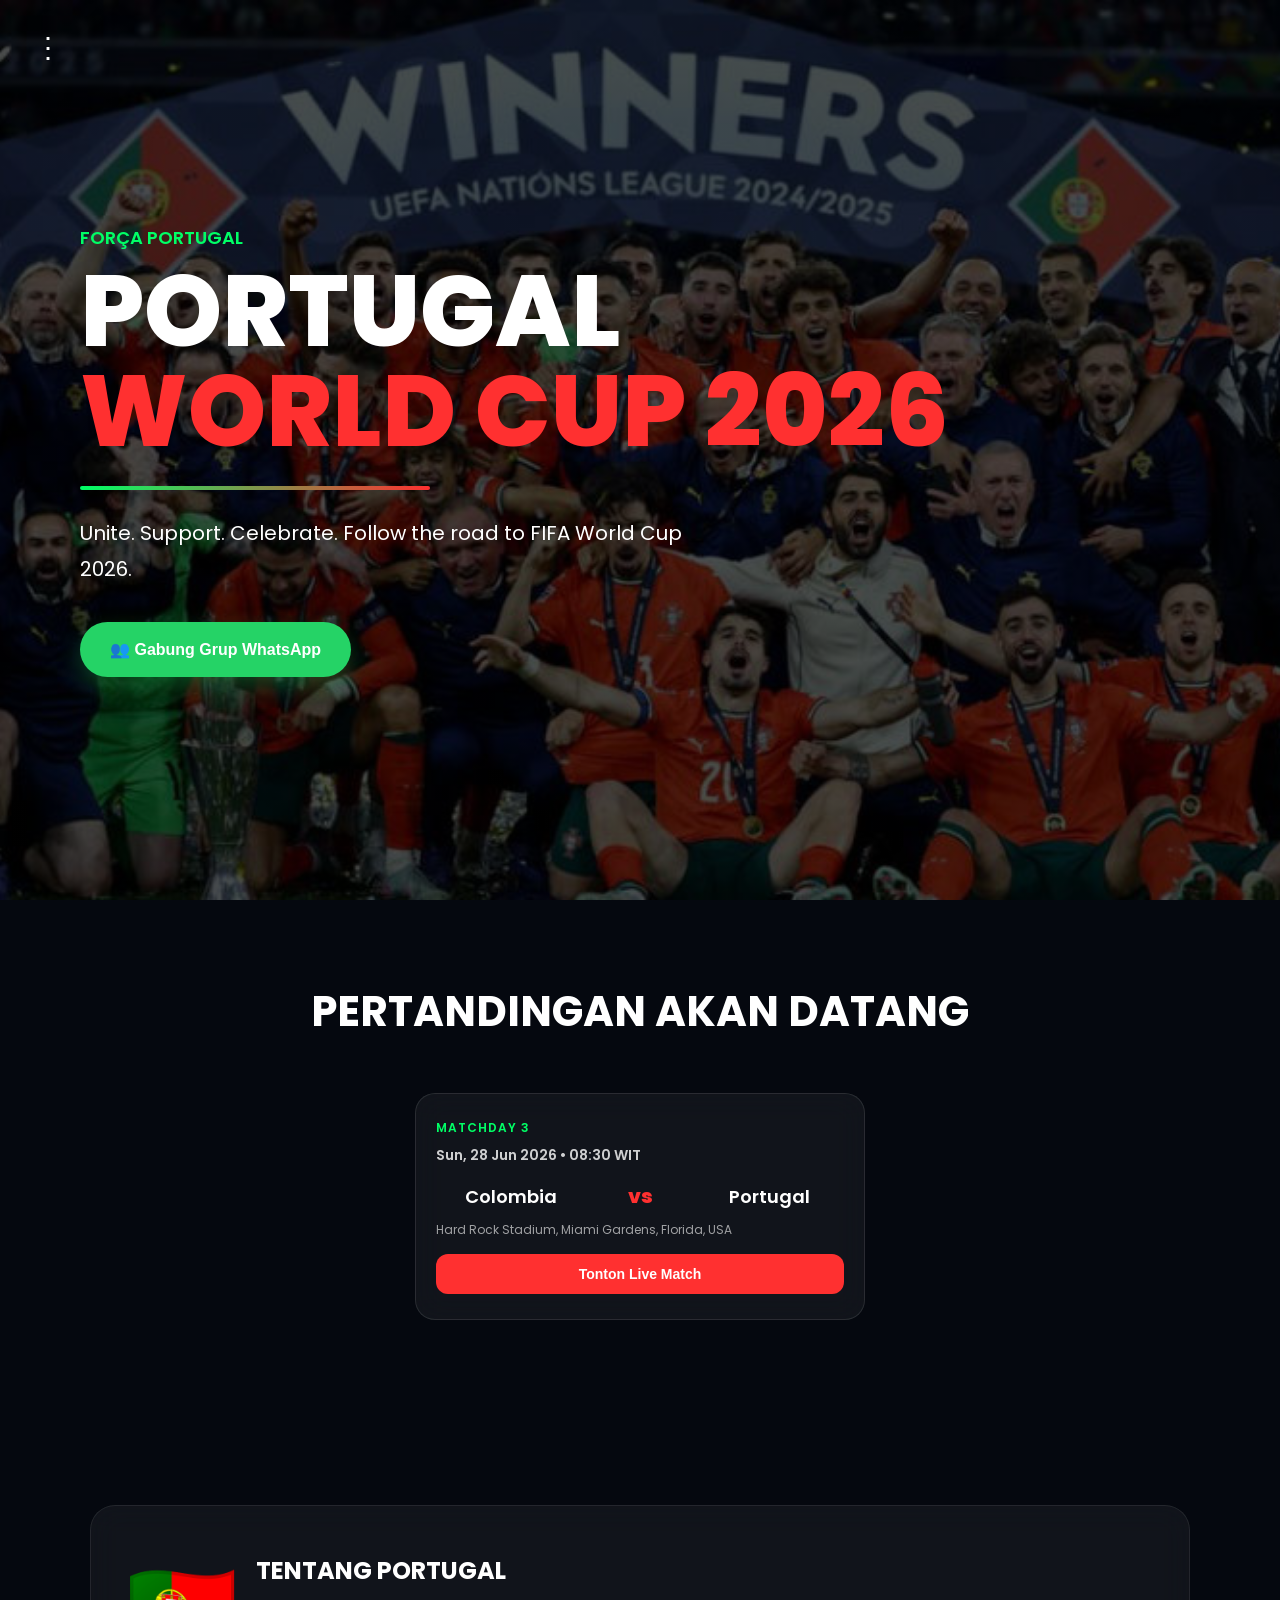
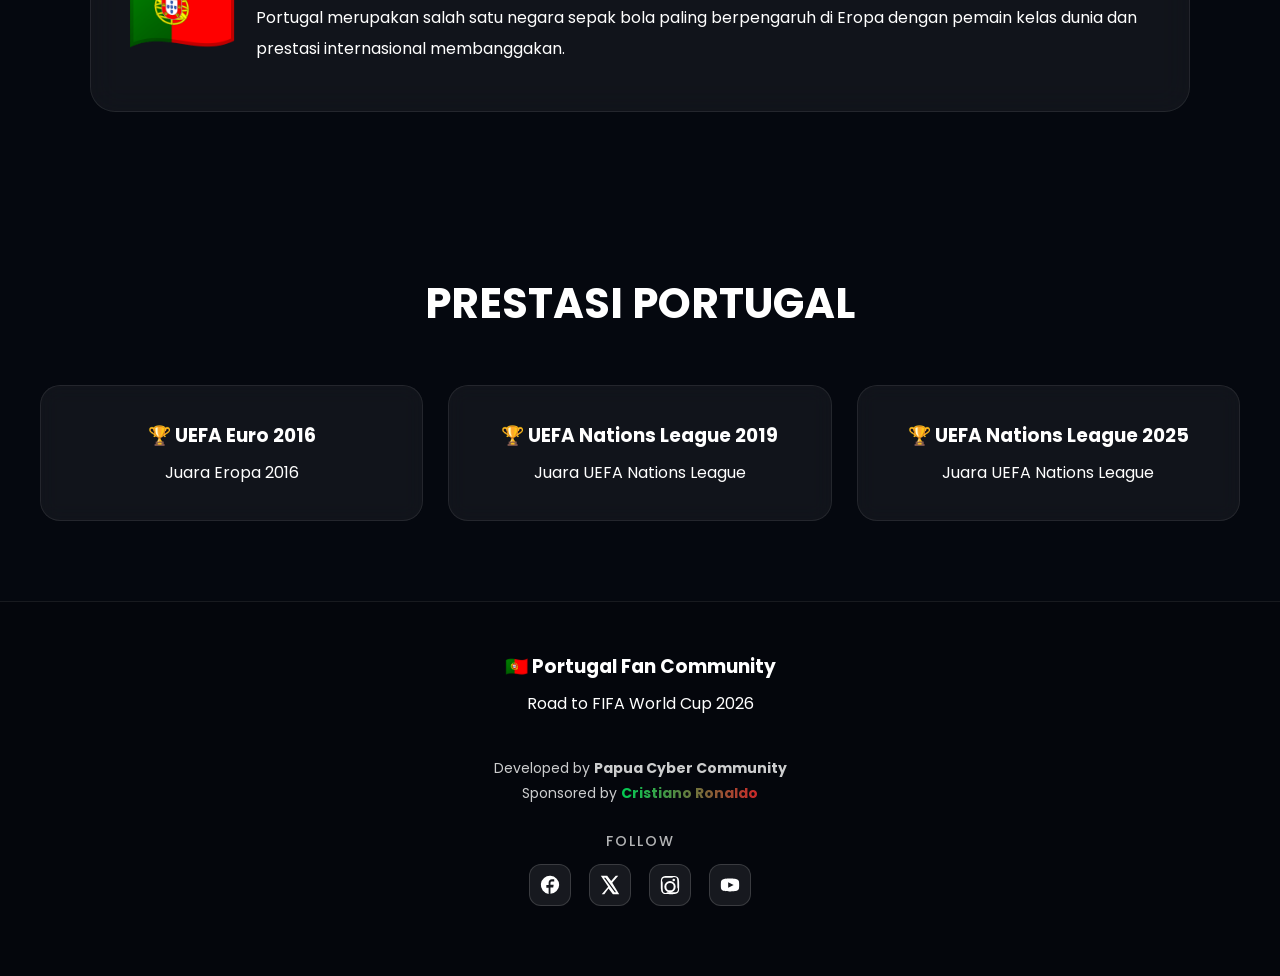
==== index.html @ a22727ef "Update index.html" ====
<!DOCTYPE html>
<html lang="id">

<head>
    <meta charset="UTF-8">
    <meta name="viewport" content="width=device-width, initial-scale=1.0">
    <title>Portugal World Cup 2026</title>
    <link rel="stylesheet" href="style.css">
    <link href="https://fonts.googleapis.com/css2?family=Poppins:wght@300;400;500;600;700;800&display=swap" rel="stylesheet">
</head>

<body>
    <!-- MENU NAVBAR - TRANSPARANT -->
    <div class="menu-container">
        <button id="menuBtn">⋮</button>
        <div id="dropdownMenu">
            <button id="aboutBtn">ℹ️ About</button>
            <button id="scheduleBtn">📅 Jadwal Lengkap Grup K</button>
            <button id="contactBtn">📞 Contact Admin</button>
        </div>
    </div>

    <!-- ABOUT MODAL -->
    <div id="aboutModal" class="modal">
        <div class="modal-content">
            <h2>🇵🇹 Portugal World Cup 2026</h2>
            <p>Website komunitas penggemar Tim Nasional Portugal untuk FIFA World Cup 2026.</p>
            <button id="closeModal">Tutup</button>
        </div>
    </div>

    <!-- HERO -->
    <section class="hero">
        <div class="hero-content">
            <small>FORÇA PORTUGAL</small>
            <h1>PORTUGAL <span>WORLD CUP 2026</span></h1>
            <div class="divider"></div>
            <p>Unite. Support. Celebrate. Follow the road to FIFA World Cup 2026.</p>

            <div class="hero-buttons">
                <button id="joinMainBtn">👥 Gabung Grup WhatsApp</button>
            </div>
        </div>
    </section>

    <!-- HOME - MATCH KECIL RATA KIRI -->
    <section class="section" id="next-match">
        <h2 class="section-title">PERTANDINGAN AKAN DATANG</h2>
        <div class="match-card-small">
            <div class="match-league-small">Matchday 3</div>
            <div class="match-date-small">Sun, 28 Jun 2026 • 08:30 WIT</div>
            <div class="match-teams-small">
                <span class="team-name">Colombia</span>
                <span class="vs-small">vs</span>
                <span class="team-name">Portugal</span>
            </div>
            <div class="venue-small">Hard Rock Stadium, Miami Gardens, Florida, USA</div>
            <button class="match-live-btn-small" data-link="https://idn00165.tigoals233.com/football/2906974-colombia-vs-portugal.html">Tonton Live Match</button>
        </div>
    </section>

    <!-- ABOUT PORTUGAL -->
    <section class="section">
        <div class="about-card">
            <div class="about-logo">🇵🇹</div>
            <div>
                <h2>TENTANG PORTUGAL</h2>
                <p>Portugal merupakan salah satu negara sepak bola paling berpengaruh di Eropa dengan pemain kelas dunia dan prestasi internasional membanggakan.</p>
            </div>
        </div>
    </section>

    <!-- PRESTASI -->
    <section class="section">
        <h2 class="section-title">PRESTASI PORTUGAL</h2>
        <div class="achievement-grid">
            <div class="achievement-card">
                <h3>🏆 UEFA Euro 2016</h3>
                <p>Juara Eropa 2016</p>
            </div>
            <div class="achievement-card">
                <h3>🏆 UEFA Nations League 2019</h3>
                <p>Juara UEFA Nations League</p>
            </div>
            <div class="achievement-card">
                <h3>🏆 UEFA Nations League 2025</h3>
                <p>Juara UEFA Nations League</p>
            </div>
        </div>
    </section>

    <!-- FOOTER -->
    <footer>
        <h3>🇵🇹 Portugal Fan Community</h3>
        <p>Road to FIFA World Cup 2026</p>
        <br>
        <div class="footer-credit">
            Developed by <strong>Papua Cyber Community</strong><br>
            Sponsored by <strong>Cristiano Ronaldo</strong>
        </div>



        <br>
        <p class="follow-text">Follow</p>

        <div class="cr7-social">
            <a href="https://facebook.com/Cristiano" target="_blank" aria-label="Facebook">
                <svg viewBox="0 0 24 24"><path d="M22 12a10 10 0 10-11.5 9.87v-7H8v-2.87h2.5V9.5a3.5 3.5 0 013.77-3.77h2.33v2.5H14a1.5 1.5 0 00-1.5 1.5v2h3.5l-.5 2.87h-3v7A10 10 0 0022 12z"/></svg>
            </a>
            <a href="https://x.com/Cristiano" target="_blank" aria-label="X Twitter">
                <svg viewBox="0 0 24 24"><path d="M18.244 2H21l-6.52 7.46L22 22h-6.84l-4.78-6.25L5.8 22H3l7-8.01L2 2h6.92l4.32 5.64L18.244 2zm-1.2 18h1.6L7.05 4H5.4l11.644 16z"/></svg>
            </a>
            <a href="https://instagram.com/cristiano" target="_blank" aria-label="Instagram">
                <svg viewBox="0 0 24 24"><path d="M12 2.2c3.2 0 3.58 0 4.85.07 1.17.05 1.8.25 2.22.41a4 4 0 012.3 2.3c.16.42.36 1.05.41 2.22C22 8.42 22 8.8 22 12s0 3.58-.07 4.85c-.05 1.17-.25 1.8-.41 2.22a4 4 0 01-2.3 2.3c-.42.16-1.05.36-2.22.41C15.58 22 15.2 22 12 22s-3.58 0-4.85-.07c-1.17-.05-1.8-.25-2.22-.41a4 4 0 01-2.3-2.3c-.16-.42-.36-1.05-.41-2.22C2 15.58 2 15.2 2 12s0-3.58.07-4.85c.05-1.17.25-1.8.41-2.22a4 4 0 012.3-2.3c.42-.16 1.05-.36 2.22-.41C8.42 2.2 8.8 2.2 12 2.2m0 1.8c-3.15 0-3.52 0-4.77.07-1.05 0-1.8.22-2.22.37a2.2 2.2 0 00-.8.54 2.2 2.2 0 00-.54.8c-.15.42-.32.95-.37 2.22C4 8.48 4 8.85 4 12s0 3.52.07 4.77c.05 1.27.22 1.8.37 2.22.12.3.3.54.54.8.26.24.5.42.8.54.42.15.95.32 2.22.37C8.48 20 8.85 20 12 20s3.52 0 4.77-.07c1.27-.05 1.8-.22 2.22-.37a2.2 2.2 0 00.8-.54 2.2 2.2 0 00.54-.8c.15-.42.32-.95.37-2.22C20 15.52 20 15.15 20 12s0-3.52-.07-4.77c-.05-1.27-.22-1.8-.37-2.22a2.2 2.2 0 00-.54-.8 2.2 2.2 0 00-.8-.54c-.42-.15-.95-.32-2.22-.37C15.52 4 15.15 4 12 4zm0 3.6a6.2 6.2 0 110 12.4 6.2 6.2 0 010-12.4zm0 10.2a4 4 0 100-8 4 4 0 000 8zm5.5-11.3a1.4 1.4 0 11-2.8 0 1.4 1.4 0 012.8 0z"/></svg>
            </a>
            <a href="https://youtube.com/@cristiano" target="_blank" aria-label="YouTube">
                <svg viewBox="0 0 24 24"><path d="M21.8 8.2a3.6 3.6 0 00-2.5-2.5C17.5 5 12 5 12 5s-5.5 0-7.3.7a3.6 3.6 0 00-2.5 2.5A36 36 0 002 12a36 36 0 00.2 3.8 3.6 3.6 0 002.5 2.5C6.5 19 12 19 12 19s5.5 0 7.3-.7a3.6 3.6 0 002.5-2.5A36 36 0 0022 12a36 36 0 00-.2-3.8zM10 15V9l6 3-6 3z"/></svg>
            </a>
        </div>
    </footer>

    <script src="script.js"></script>
</body>
                                                </html>
---- style.css ----
*{
    margin:0;
    padding:0;
    box-sizing:border-box;
}
html{
    scroll-behavior:smooth;
}
body{
    font-family:'Poppins',sans-serif;
    background:#05080f;
    color:#fff;
    overflow-x:hidden;
}

/* ================================= MENU - TRANSPARANT 100% ================================= */
.menu-container{
    position:fixed;
    top:20px;
    left:20px;
    z-index:999;
}
#menuBtn{
    width:55px;
    height:55px;
    border:none;
    background:transparent;
    cursor:pointer;
    font-size:28px;
    color:white;
    transition:.3s;
}
#menuBtn:hover{
    transform:scale(1.1);
    color:#00ff66;
}
#dropdownMenu{
    position:absolute;
    top:65px;
    left:0;
    width:220px;
    display:none;
    overflow:hidden;
    border-radius:15px;
    background:#111827;
    box-shadow:0 10px 30px rgba(0,0,0,.5);
    border:1px solid rgba(255,255,255,.1);
}
#dropdownMenu.show{
    display:block;
}
#dropdownMenu button{
    width:100%;
    border:none;
    background:none;
    color:white;
    text-align:left;
    padding:15px 20px;
    cursor:pointer;
    font-size:15px;
    transition:.3s;
}
#dropdownMenu button:hover{
    background:#1f2937;
}

/* ================================= MODAL ================================= */
.modal{
    display:none;
    position:fixed;
    inset:0;
    background:rgba(0,0,0,.8);
    justify-content:center;
    align-items:center;
    z-index:999;
}
.modal-content{
    width:90%;
    max-width:500px;
    background:#111827;
    padding:30px;
    border-radius:20px;
    text-align:center;
}
.modal-content h2{
    margin-bottom:15px;
}
.modal-content p{
    line-height:1.8;
}
#closeModal{
    margin-top:20px;
    border:none;
    padding:12px 25px;
    border-radius:10px;
    background:#dc2626;
    color:white;
    cursor:pointer;
    transition:.3s;
}
#closeModal:hover{
    opacity:.9;
}

/* ================================= HERO ================================= */
.hero{
    min-height:100vh;
    background:linear-gradient(rgba(0,0,0,.70),rgba(0,0,0,.70)),url('portugal.jpg');
    background-size:cover;
    background-position:center;
    display:flex;
    align-items:center;
}
.hero-content{
    width:100%;
    max-width:1200px;
    margin:auto;
    padding:120px 40px;
}
.hero-content small{
    display:block;
    color:#00ff66;
    font-size:18px;
    font-weight:600;
    margin-bottom:10px;
}
.hero-content h1{
    font-size:clamp(55px,8vw,100px);
    font-weight:800;
    line-height:1;
}
.hero-content h1 span{
    display:block;
    color:#ff3030;
}
.divider{
    width:350px;
    max-width:90%;
    height:4px;
    border-radius:50px;
    margin:25px 0;
    background:linear-gradient(90deg,#00ff66,#ff3030);
}
.hero-content p{
    max-width:650px;
    font-size:20px;
    line-height:1.8;
    margin-bottom:35px;
}

/* ================================= BUTTON ================================= */
.hero-buttons{
    display:flex;
    flex-wrap:wrap;
    gap:15px;
}
#joinMainBtn{
    border:none;
    background:#25D366;
    color:white;
    padding:18px 30px;
    border-radius:50px;
    font-size:16px;
    font-weight:700;
    cursor:pointer;
    transition:.3s;
    box-shadow:0 10px 25px rgba(37,211,102,.3);
}
#joinMainBtn:hover{
    transform:translateY(-4px);
}

/* ================================= SECTION ================================= */
.section{
    padding:80px 20px;
}
.section-title{
    text-align:center;
    font-size:42px;
    margin-bottom:50px;
}

/* ================================= SCHEDULE HEADER HALAMAN JADWAL ================================= */
.schedule-header{
    padding:100px 20px 50px;
    text-align:center;
    background:linear-gradient(135deg,rgba(255,48,48,.2),rgba(0,255,102,.1));
}
.schedule-header h1{
    font-size:48px;
    margin:20px 0 10px;
}
.schedule-header p{
    font-size:18px;
    opacity:.8;
}

/* ================================= BACK BUTTON ================================= */
.back-btn{
    display:inline-block;
    text-decoration:none;
    background:#1f2937;
    color:white;
    border:2px solid #ff3030;
    padding:14px 28px;
    border-radius:50px;
    font-size:16px;
    font-weight:600;
    cursor:pointer;
    transition:.3s;
}
.back-btn:hover{
    background:#ff3030;
    transform:translateY(-3px);
}

/* ================================= MATCH CARD BESAR HOME ================================= */
.match-card{
    max-width:800px;
    margin:0 auto 35px;
    background:linear-gradient(135deg,rgba(255,48,48,.15),rgba(0,255,102,.10));
    border:1px solid rgba(255,255,255,.12);
    backdrop-filter:blur(20px);
    border-radius:30px;
    padding:40px 30px;
    text-align:center;
    box-shadow:0 20px 60px rgba(0,0,0,.4);
    transition:.3s;
}
.match-card:hover{
    transform:translateY(-8px);
    border-color:rgba(255,48,48,.3);
}
.match-league{
    color:#00ff66;
    font-size:14px;
    font-weight:600;
    margin-bottom:10px;
}
.match-date{
    font-size:18px;
    font-weight:600;
    margin-bottom:30px;
    opacity:.9;
}
.match-teams{
    display:flex;
    align-items:center;
    justify-content:space-between;
    gap:20px;
    margin-bottom:30px;
}
.team{
    flex:1;
}
.team-flag{
    font-size:80px;
    margin-bottom:10px;
}
.team h3{
    font-size:28px;
    font-weight:700;
}
.match-vs span{
    display:block;
    font-size:32px;
    font-weight:800;
    color:#ff3030;
    margin-bottom:8px;
}
.match-vs small{
    font-size:12px;
    opacity:.7;
}
.match-live-btn{
    width:100%;
    max-width:400px;
    border:none;
    background:#ff3030;
    color:white;
    padding:18px 30px;
    border-radius:50px;
    font-size:17px;
    font-weight:700;
    cursor:pointer;
    transition:.3s;
    box-shadow:0 10px 30px rgba(255,48,48,.4);
}
.match-live-btn:hover{
    transform:translateY(-4px);
    background:#cc2626;
}

/* ================================= MATCH CARD KECIL RATA KIRI HALAMAN JADWAL ================================= */
.match-card-small{
    max-width:450px;
    margin:0 auto 25px;
    background:rgba(255,255,255,.05);
    border:1px solid rgba(255,255,255,.1);
    backdrop-filter:blur(15px);
    border-radius:20px;
    padding:25px 20px;
    text-align:left;
    transition:.3s;
}
.match-card-small:hover{
    transform:translateY(-5px);
    border-color:rgba(255,48,48,.3);
}
.match-league-small{
    color:#00ff66;
    font-size:12px;
    font-weight:600;
    margin-bottom:8px;
    text-transform:uppercase;
    letter-spacing:1px;
}
.match-date-small{
    font-size:14px;
    font-weight:600;
    margin-bottom:15px;
    opacity:.8;
}

/* ================================= TIM & SKOR RAPI SEJAJAR ================================= */
.match-teams-small{
    display:grid;
    grid-template-columns:1fr auto 1fr;
    align-items:center;
    gap:20px;
    margin-bottom:10px;
}
.team-name{
    font-size:18px;
    font-weight:600;
    text-align:center;
}
.vs-small{
    font-size:20px;
    font-weight:800;
    color:#ff3030;
    text-align:center;
    min-width:70px;
}
.venue-small{
    font-size:12px;
    opacity:.6;
    margin-bottom:15px;
}
.match-live-btn-small{
    width:100%;
    border:none;
    background:#ff3030;
    color:white;
    padding:12px 20px;
    border-radius:12px;
    font-size:14px;
    font-weight:600;
    cursor:pointer;
    transition:.3s;
}
.match-live-btn-small:hover{
    background:#cc2626;
    transform:translateY(-2px);
}

/* ================================= STATUS MATCH JADWAL ================================= */
.match-status{
    font-size:12px;
    font-weight:600;
    color:#00ff66;
    margin-top:8px;
    text-transform:uppercase;
    letter-spacing:1px;
}

/* ================================= ABOUT CARD ================================= */
.about-card{
    max-width:1100px;
    margin:auto;
    display:flex;
    align-items:center;
    gap:30px;
    background:rgba(255,255,255,.05);
    border:1px solid rgba(255,255,255,.08);
    backdrop-filter:blur(15px);
    border-radius:25px;
    padding:35px;
}
.about-logo{
    font-size:90px;
    min-width:100px;
}
.about-card h2{
    margin-bottom:15px;
}
.about-card p{
    line-height:1.9;
}

/* ================================= ACHIEVEMENT ================================= */
.achievement-grid{
    max-width:1200px;
    margin:auto;
    display:grid;
    grid-template-columns:repeat(auto-fit,minmax(280px,1fr));
    gap:25px;
}
.achievement-card{
    background:rgba(255,255,255,.05);
    border:1px solid rgba(255,255,255,.08);
    backdrop-filter:blur(10px);
    border-radius:20px;
    padding:35px;
    text-align:center;
    transition:.3s;
}
.achievement-card:hover{
    transform:translateY(-8px);
}
.achievement-card h3{
    margin-bottom:10px;
}

/* ================================= CR7 NAME + FOLLOW + SOCIAL MEDIA ================================= */
.cr7-name{
    font-size:20px;
    font-weight:700;
    background:linear-gradient(90deg,#00ff66,#ff3030);
    -webkit-background-clip:text;
    -webkit-text-fill-color:transparent;
    background-clip:text;
    margin-top:20px;
    margin-bottom:12px;
    letter-spacing:1px;
}

.follow-text{
    font-size:14px;
    font-weight:500;
    opacity:.7;
    margin-bottom:12px;
    letter-spacing:2px;
    text-transform:uppercase;
}

.cr7-social{
    display:flex;
    justify-content:center;
    gap:18px;
    margin-bottom:20px;
}
.cr7-social a{
    width:42px;
    height:42px;
    display:flex;
    align-items:center;
    justify-content:center;
    background:rgba(255,255,255,.08);
    border:1px solid rgba(255,255,255,.15);
    border-radius:12px;
    transition:.3s;
}
.cr7-social a svg{
    width:22px;
    height:22px;
    fill:#fff;
    transition:.3s;
}
.cr7-social a:hover{
    background:#ff3030;
    border-color:#ff3030;
    transform:translateY(-4px);
}
.cr7-social a:hover svg{
    fill:#fff;
}

/* ================================= FOOTER ================================= */
footer{
    background:#04060c;
    text-align:center;
    padding:50px 20px;
    border-top:1px solid rgba(255,255,255,.08);
}
footer h3{
    margin-bottom:10px;
}
.footer-credit{
    margin-top:15px;
    opacity:.8;
    font-size:14px;
    line-height:1.8;
}
.footer-credit strong:last-child{
    background: linear-gradient(90deg, #00ff66, #ff3030);
    -webkit-background-clip: text;
    -webkit-text-fill-color: transparent;
    background-clip: text;
}

/* ================================= SCROLL ANIMATION ================================= */
.hidden{
    opacity:0;
    transform:translateY(30px);
    transition:.8s;
}
.visible{
    opacity:1;
    transform:translateY(0);
}

/* ================================= TABLET ================================= */
@media(max-width:768px){
.hero-content{
        text-align:center;
        padding:120px 20px;
    }
.divider{
        margin:25px auto;
    }
.hero-content p{
        margin:0 auto 35px;
    }
.hero-buttons{
        justify-content:center;
    }
.about-card{
        flex-direction:column;
        text-align:center;
    }
.section-title{
        font-size:32px;
    }
.schedule-header h1{
        font-size:36px;
    }
.match-teams{
        flex-direction:column;
        gap:25px;
    }
.team-flag{
        font-size:60px;
    }
.team h3{
        font-size:22px;
    }
.match-vs span{
        font-size:24px;
    }
}

/* ================================= MOBILE ================================= */
@media(max-width:480px){
.hero-content h1{
        font-size:42px;
    }
.hero-content p{
        font-size:16px;
    }
.about-logo{
        font-size:70px;
    }
#joinMainBtn{
        width:100%;
        font-size:14px;
        padding:16px 20px;
    }
.match-card{
        padding:30px 20px;
    }
.match-date{
        font-size:16px;
    }
.match-card-small{
        max-width:100%;
        padding:20px 15px;
    }
.team-name{
        font-size:16px;
    }
.vs-small{
        font-size:18px;
        min-width:60px;
    }
.cr7-name{
        font-size:18px;
        margin-top:15px;
        margin-bottom:10px;
    }
.follow-text{
        font-size:12px;
        margin-bottom:10px;
    }
.cr7-social{
        gap:12px;
    }
.cr7-social a{
        width:38px;
        height:38px;
    }
.cr7-social a svg{
        width:20px;
        height:20px;
    }
    }
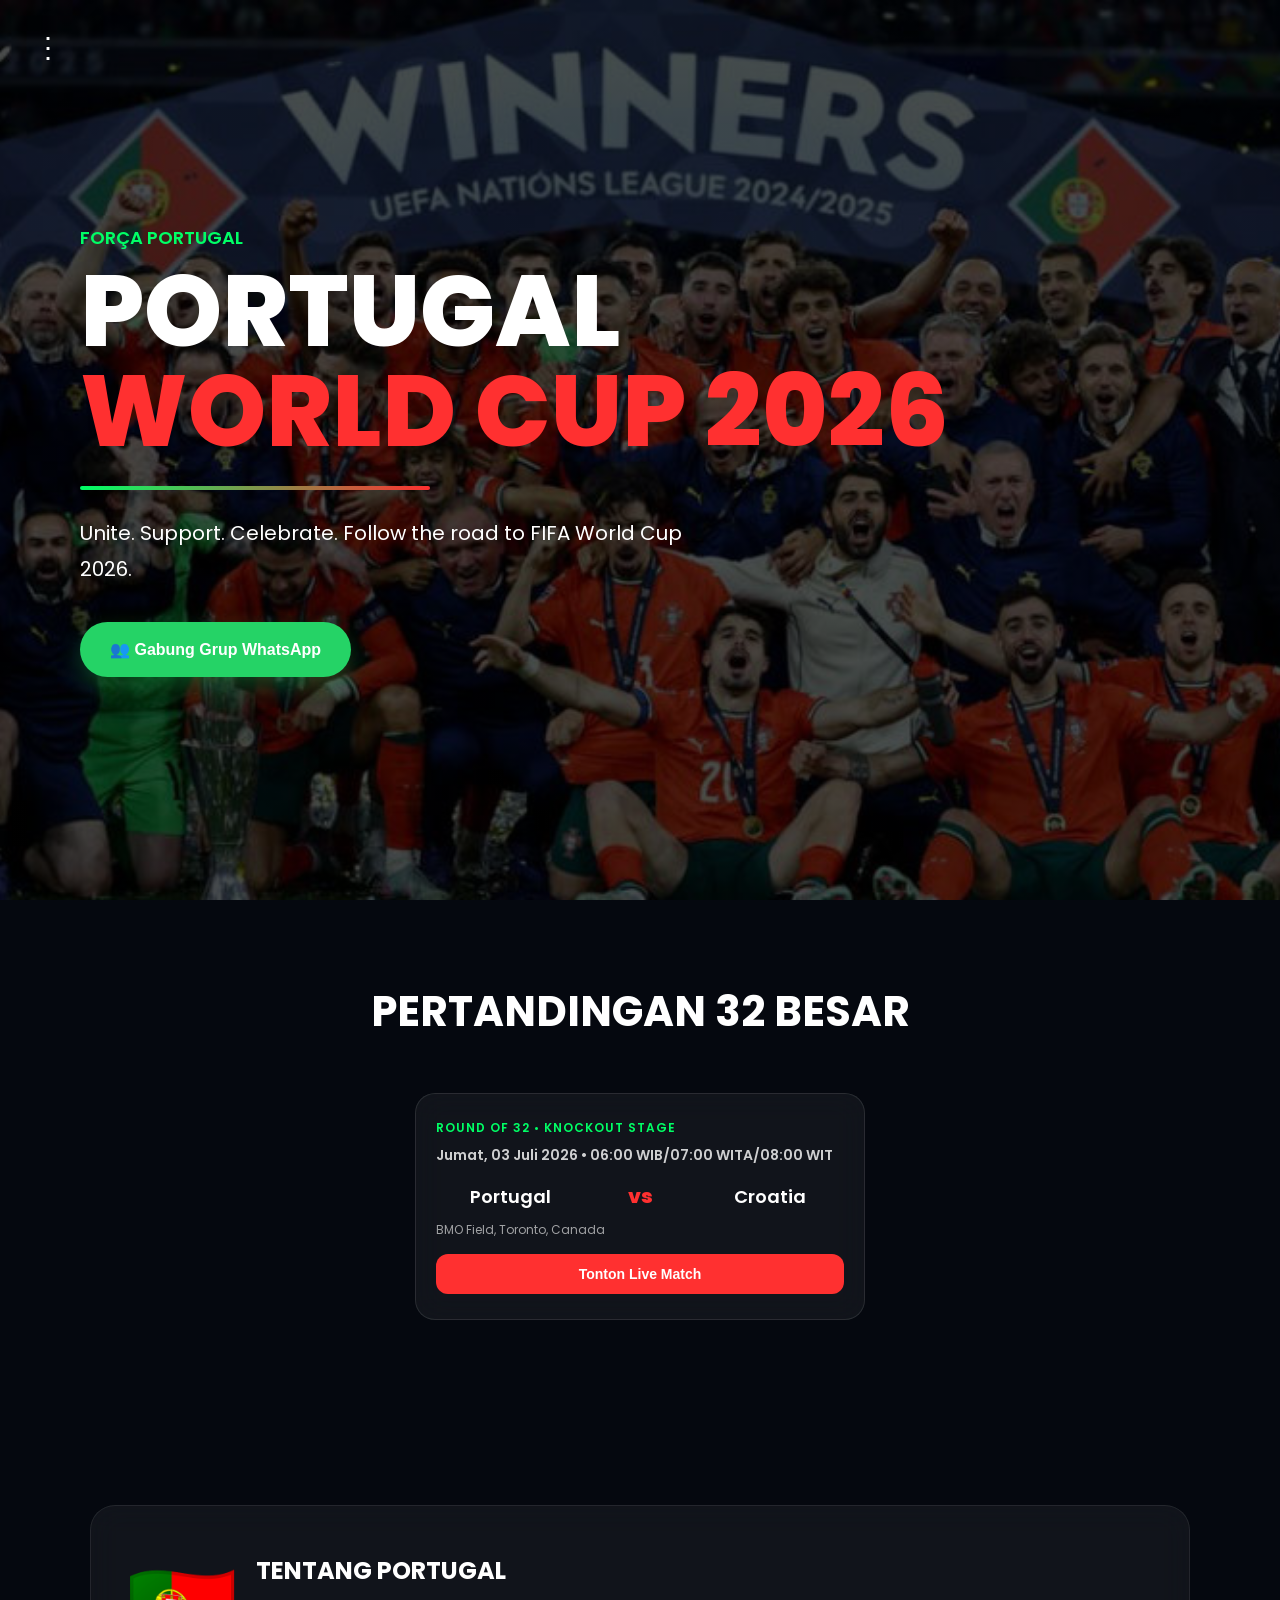
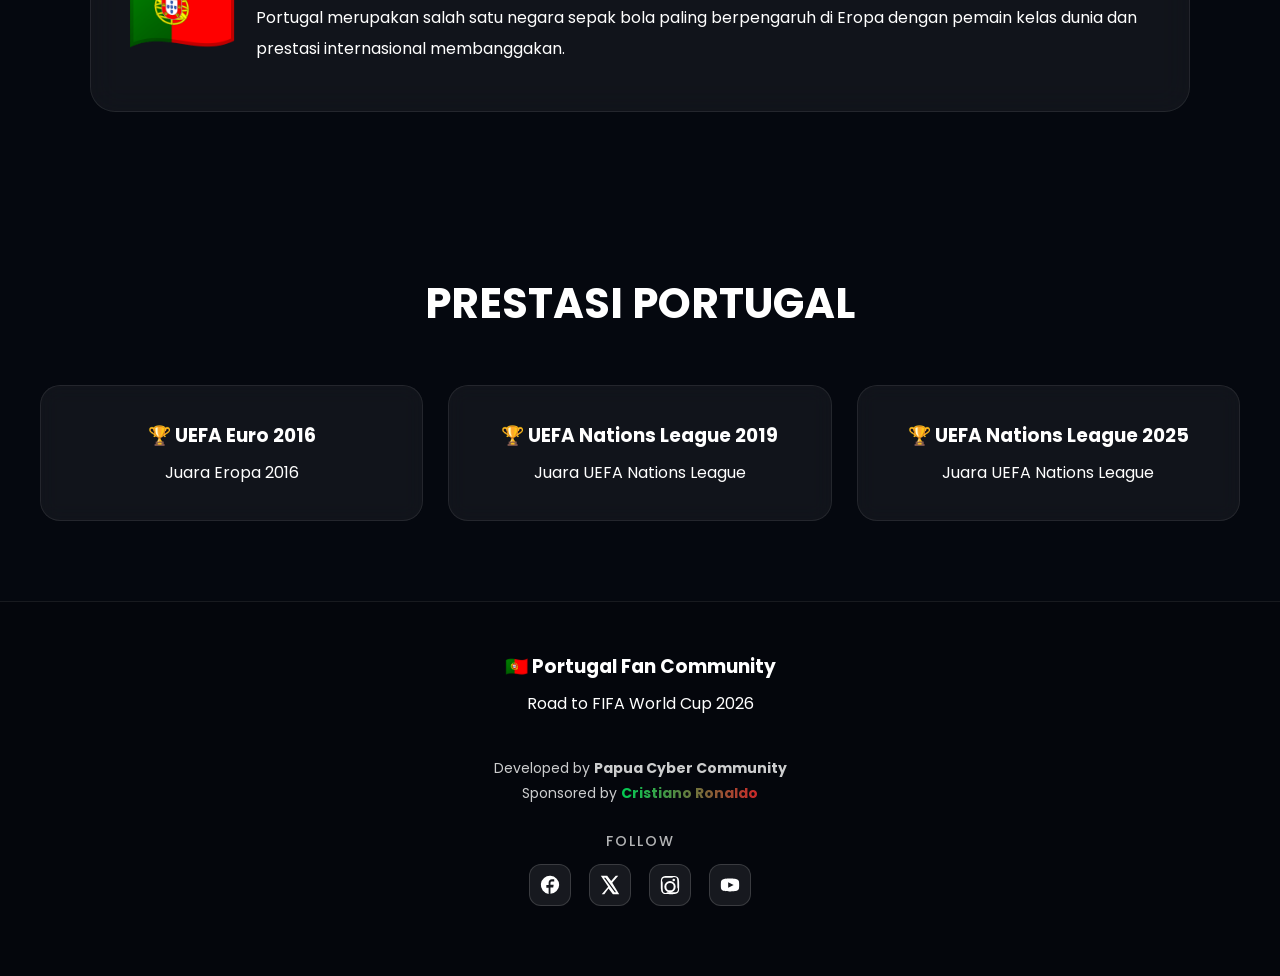
==== commit 4b965ae0: "Update index.html" ====
--- a/index.html
+++ b/index.html
@@ -15,7 +15,6 @@
         <button id="menuBtn">⋮</button>
         <div id="dropdownMenu">
             <button id="aboutBtn">ℹ️ About</button>
-            <button id="scheduleBtn">📅 Jadwal Lengkap Grup K</button>
             <button id="contactBtn">📞 Contact Admin</button>
         </div>
     </div>
@@ -45,17 +44,17 @@
 
     <!-- HOME - MATCH KECIL RATA KIRI -->
     <section class="section" id="next-match">
-        <h2 class="section-title">PERTANDINGAN AKAN DATANG</h2>
+        <h2 class="section-title">PERTANDINGAN 32 BESAR</h2>
         <div class="match-card-small">
-            <div class="match-league-small">Matchday 3</div>
-            <div class="match-date-small">Sun, 28 Jun 2026 • 08:30 WIT</div>
+            <div class="match-league-small">Round of 32 • Knockout Stage</div>
+            <div class="match-date-small">Jumat, 03 Juli 2026 • 06:00 WIB/07:00 WITA/08:00 WIT</div>
             <div class="match-teams-small">
-                <span class="team-name">Colombia</span>
+                <span class="team-name">Portugal</span>
                 <span class="vs-small">vs</span>
-                <span class="team-name">Portugal</span>
+                <span class="team-name">Croatia</span>
             </div>
-            <div class="venue-small">Hard Rock Stadium, Miami Gardens, Florida, USA</div>
-            <button class="match-live-btn-small" data-link="https://idn00165.tigoals233.com/football/2906974-colombia-vs-portugal.html">Tonton Live Match</button>
+            <div class="venue-small">BMO Field, Toronto, Canada</div>
+            <button class="match-live-btn-small" data-link="">Tonton Live Match</button>
         </div>
     </section>
 
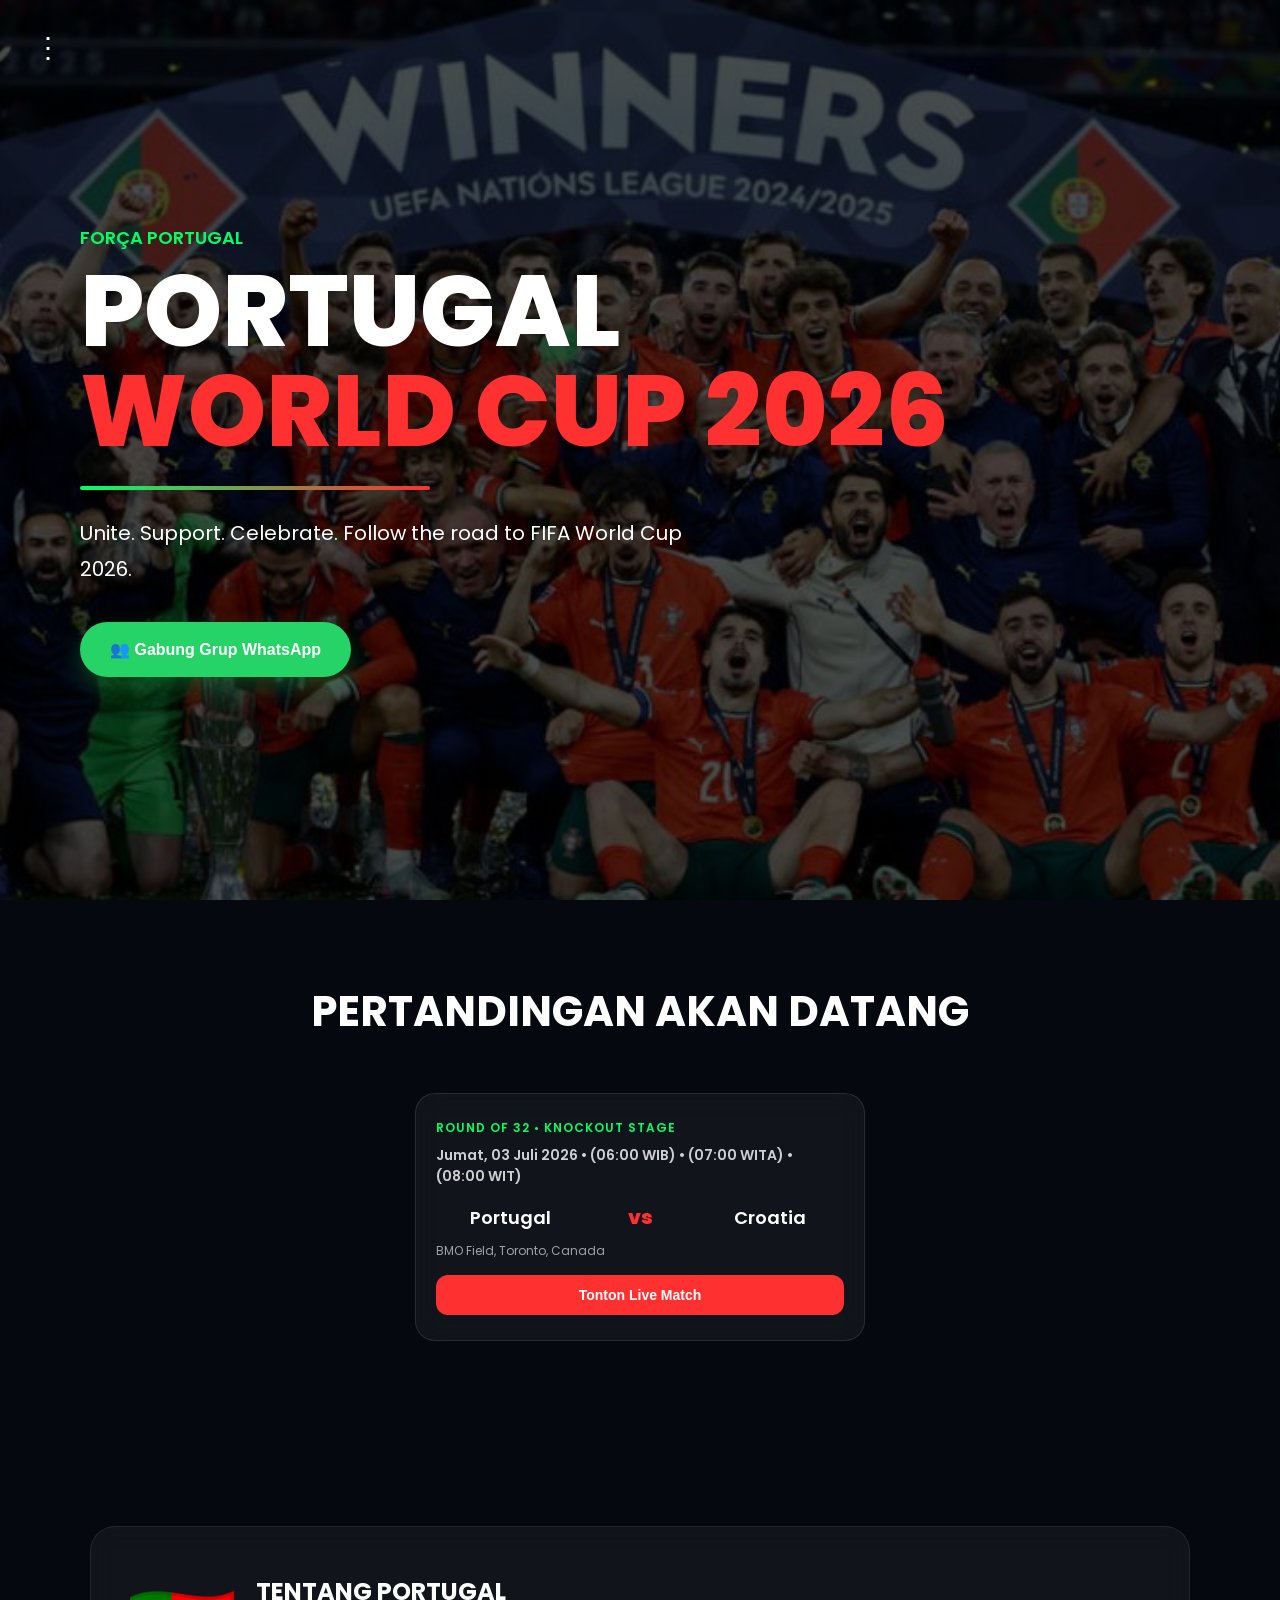
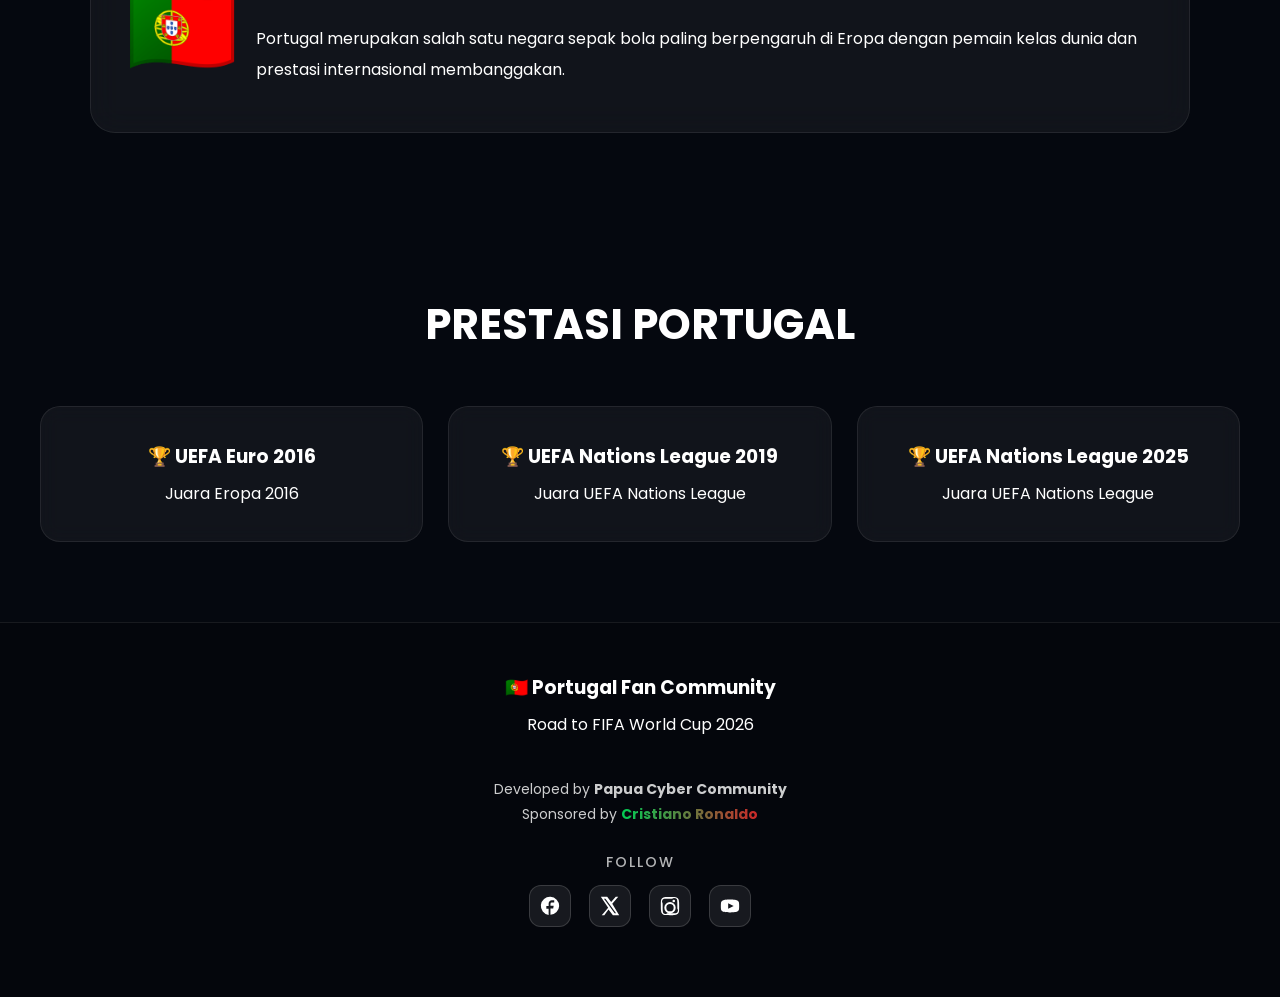
==== commit d3db13b6: "Update index.html" ====
--- a/index.html
+++ b/index.html
@@ -44,10 +44,10 @@
 
     <!-- HOME - MATCH KECIL RATA KIRI -->
     <section class="section" id="next-match">
-        <h2 class="section-title">PERTANDINGAN 32 BESAR</h2>
+        <h2 class="section-title">PERTANDINGAN AKAN DATANG</h2>
         <div class="match-card-small">
             <div class="match-league-small">Round of 32 • Knockout Stage</div>
-            <div class="match-date-small">Jumat, 03 Juli 2026 • 06:00 WIB/07:00 WITA/08:00 WIT</div>
+            <div class="match-date-small">Jumat, 03 Juli 2026 • (06:00 WIB) • (07:00 WITA) • (08:00 WIT)</div>
             <div class="match-teams-small">
                 <span class="team-name">Portugal</span>
                 <span class="vs-small">vs</span>
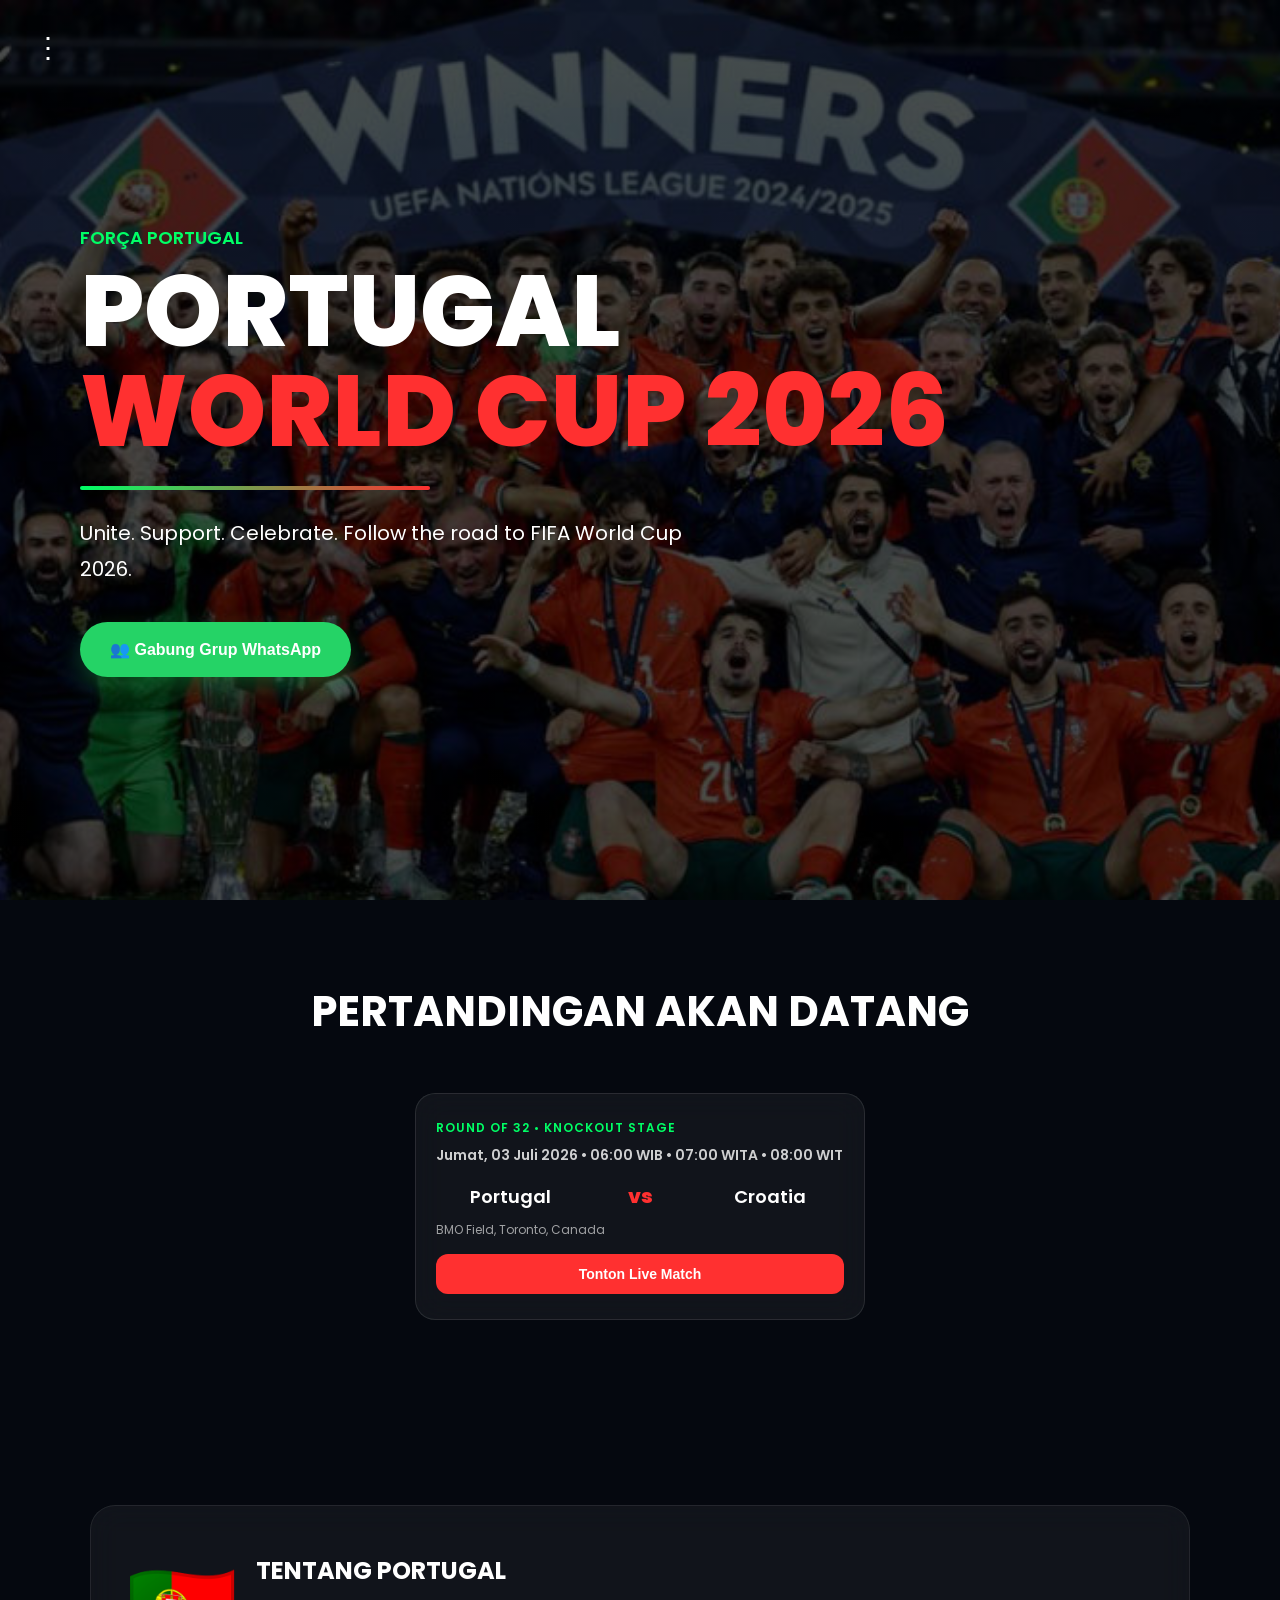
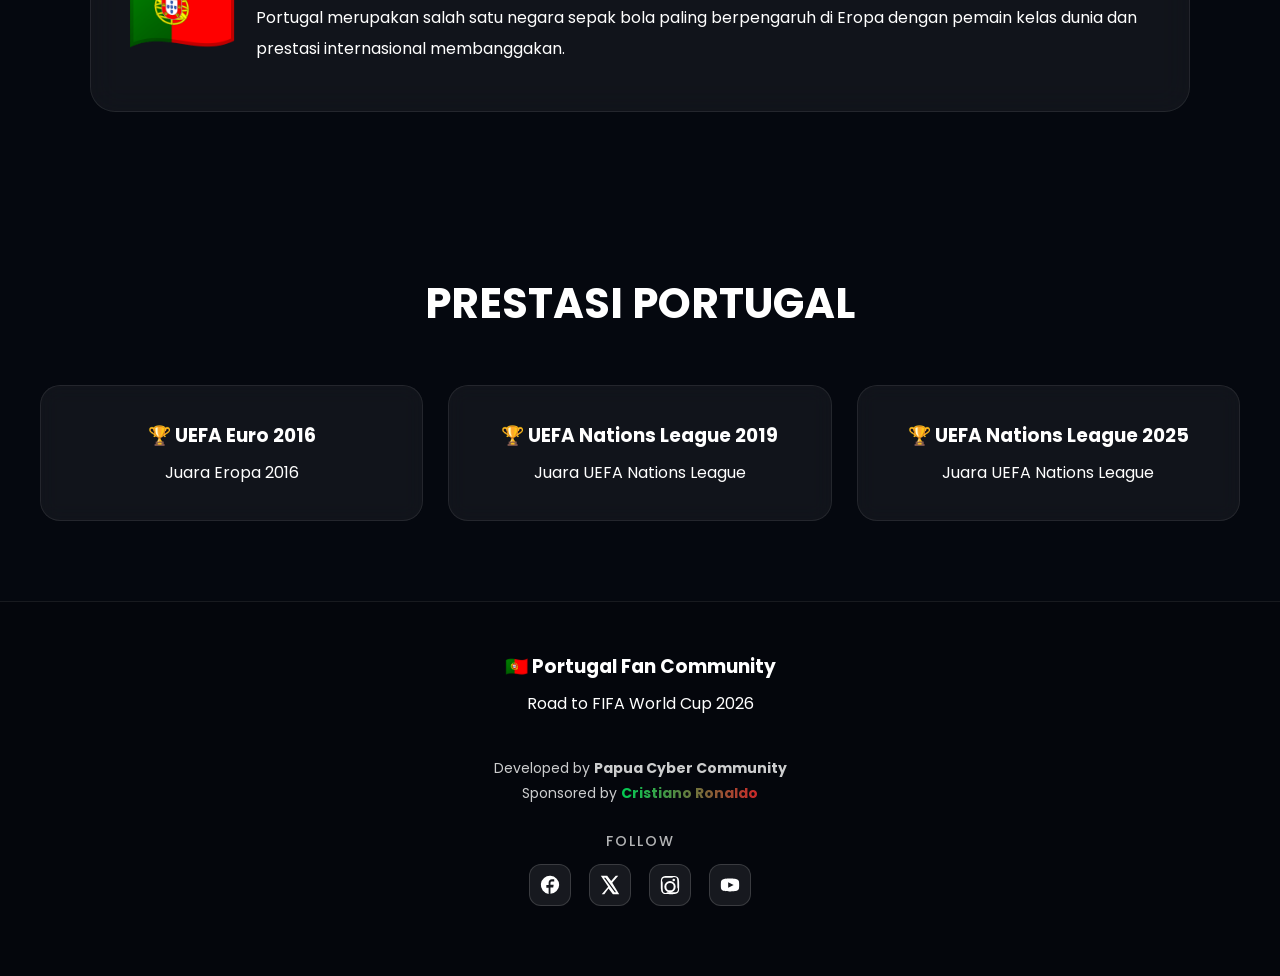
==== commit ff732463: "Update index.html" ====
--- a/index.html
+++ b/index.html
@@ -47,7 +47,7 @@
         <h2 class="section-title">PERTANDINGAN AKAN DATANG</h2>
         <div class="match-card-small">
             <div class="match-league-small">Round of 32 • Knockout Stage</div>
-            <div class="match-date-small">Jumat, 03 Juli 2026 • (06:00 WIB) • (07:00 WITA) • (08:00 WIT)</div>
+            <div class="match-date-small">Jumat, 03 Juli 2026 • 06:00 WIB • 07:00 WITA • 08:00 WIT</div>
             <div class="match-teams-small">
                 <span class="team-name">Portugal</span>
                 <span class="vs-small">vs</span>
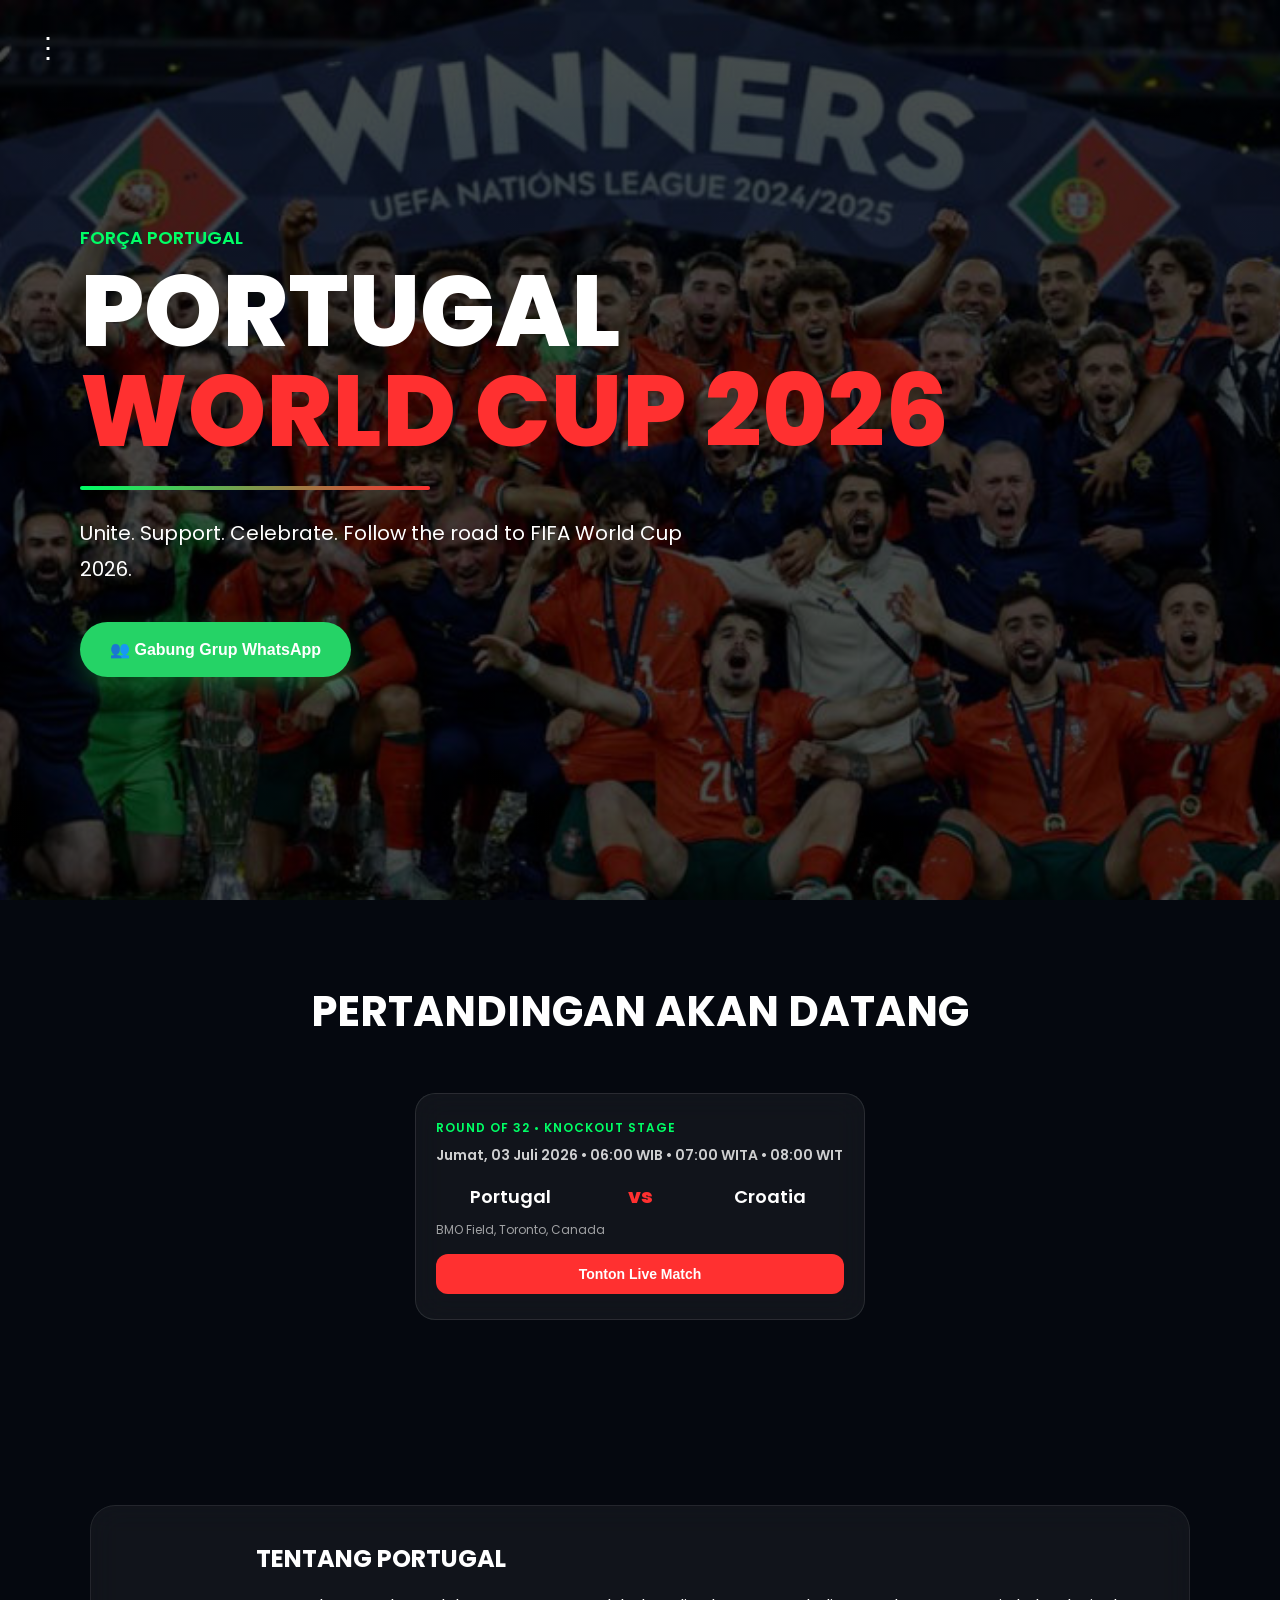
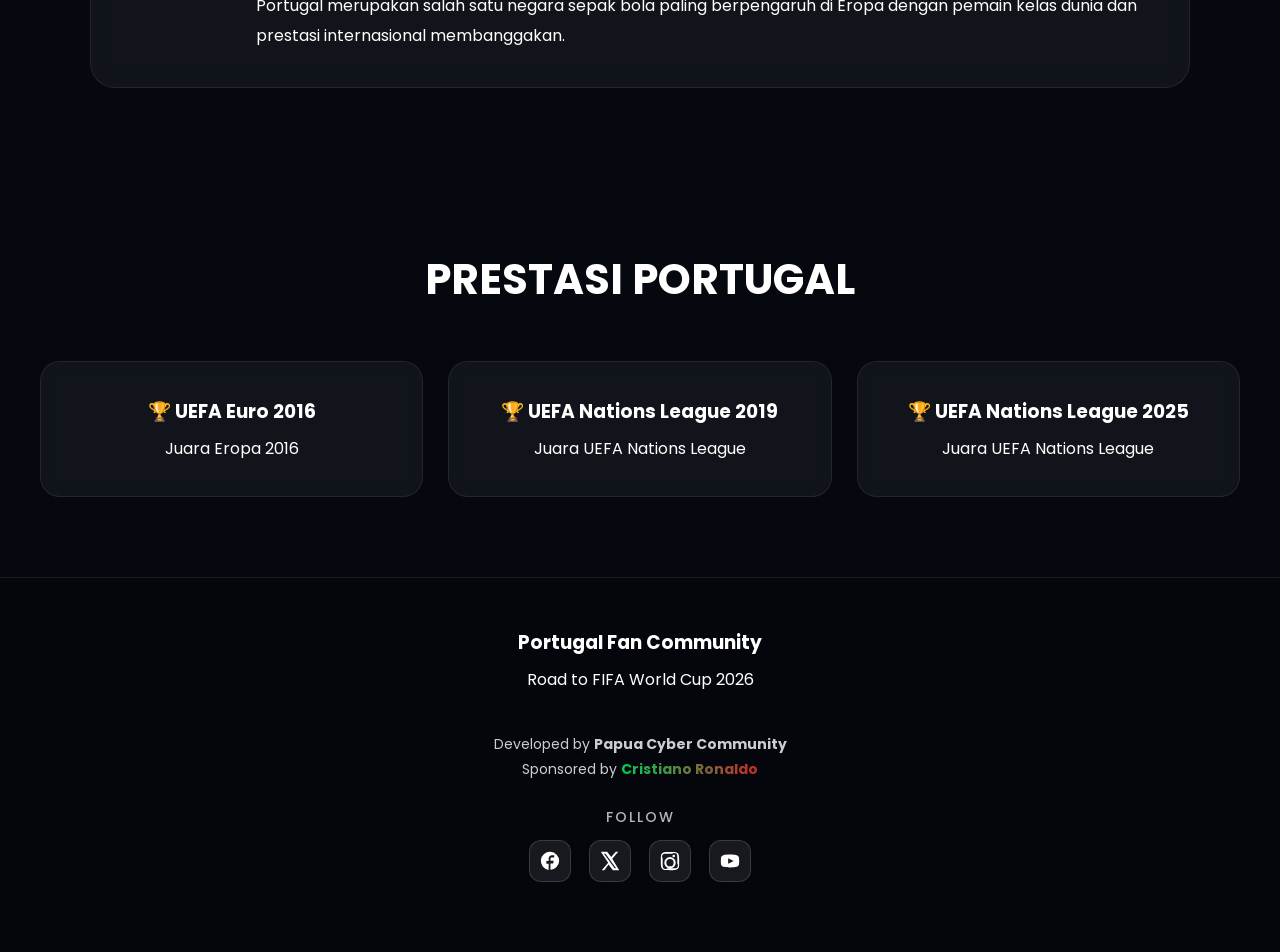
==== commit 6b170e6f: "Update index.html" ====
--- a/index.html
+++ b/index.html
@@ -22,7 +22,7 @@
     <!-- ABOUT MODAL -->
     <div id="aboutModal" class="modal">
         <div class="modal-content">
-            <h2>🇵🇹 Portugal World Cup 2026</h2>
+            <h2>Portugal World Cup 2026</h2>
             <p>Website komunitas penggemar Tim Nasional Portugal untuk FIFA World Cup 2026.</p>
             <button id="closeModal">Tutup</button>
         </div>
@@ -61,7 +61,7 @@
     <!-- ABOUT PORTUGAL -->
     <section class="section">
         <div class="about-card">
-            <div class="about-logo">🇵🇹</div>
+            <div class="about-logo"></div>
             <div>
                 <h2>TENTANG PORTUGAL</h2>
                 <p>Portugal merupakan salah satu negara sepak bola paling berpengaruh di Eropa dengan pemain kelas dunia dan prestasi internasional membanggakan.</p>
@@ -90,7 +90,7 @@
 
     <!-- FOOTER -->
     <footer>
-        <h3>🇵🇹 Portugal Fan Community</h3>
+        <h3>Portugal Fan Community</h3>
         <p>Road to FIFA World Cup 2026</p>
         <br>
         <div class="footer-credit">
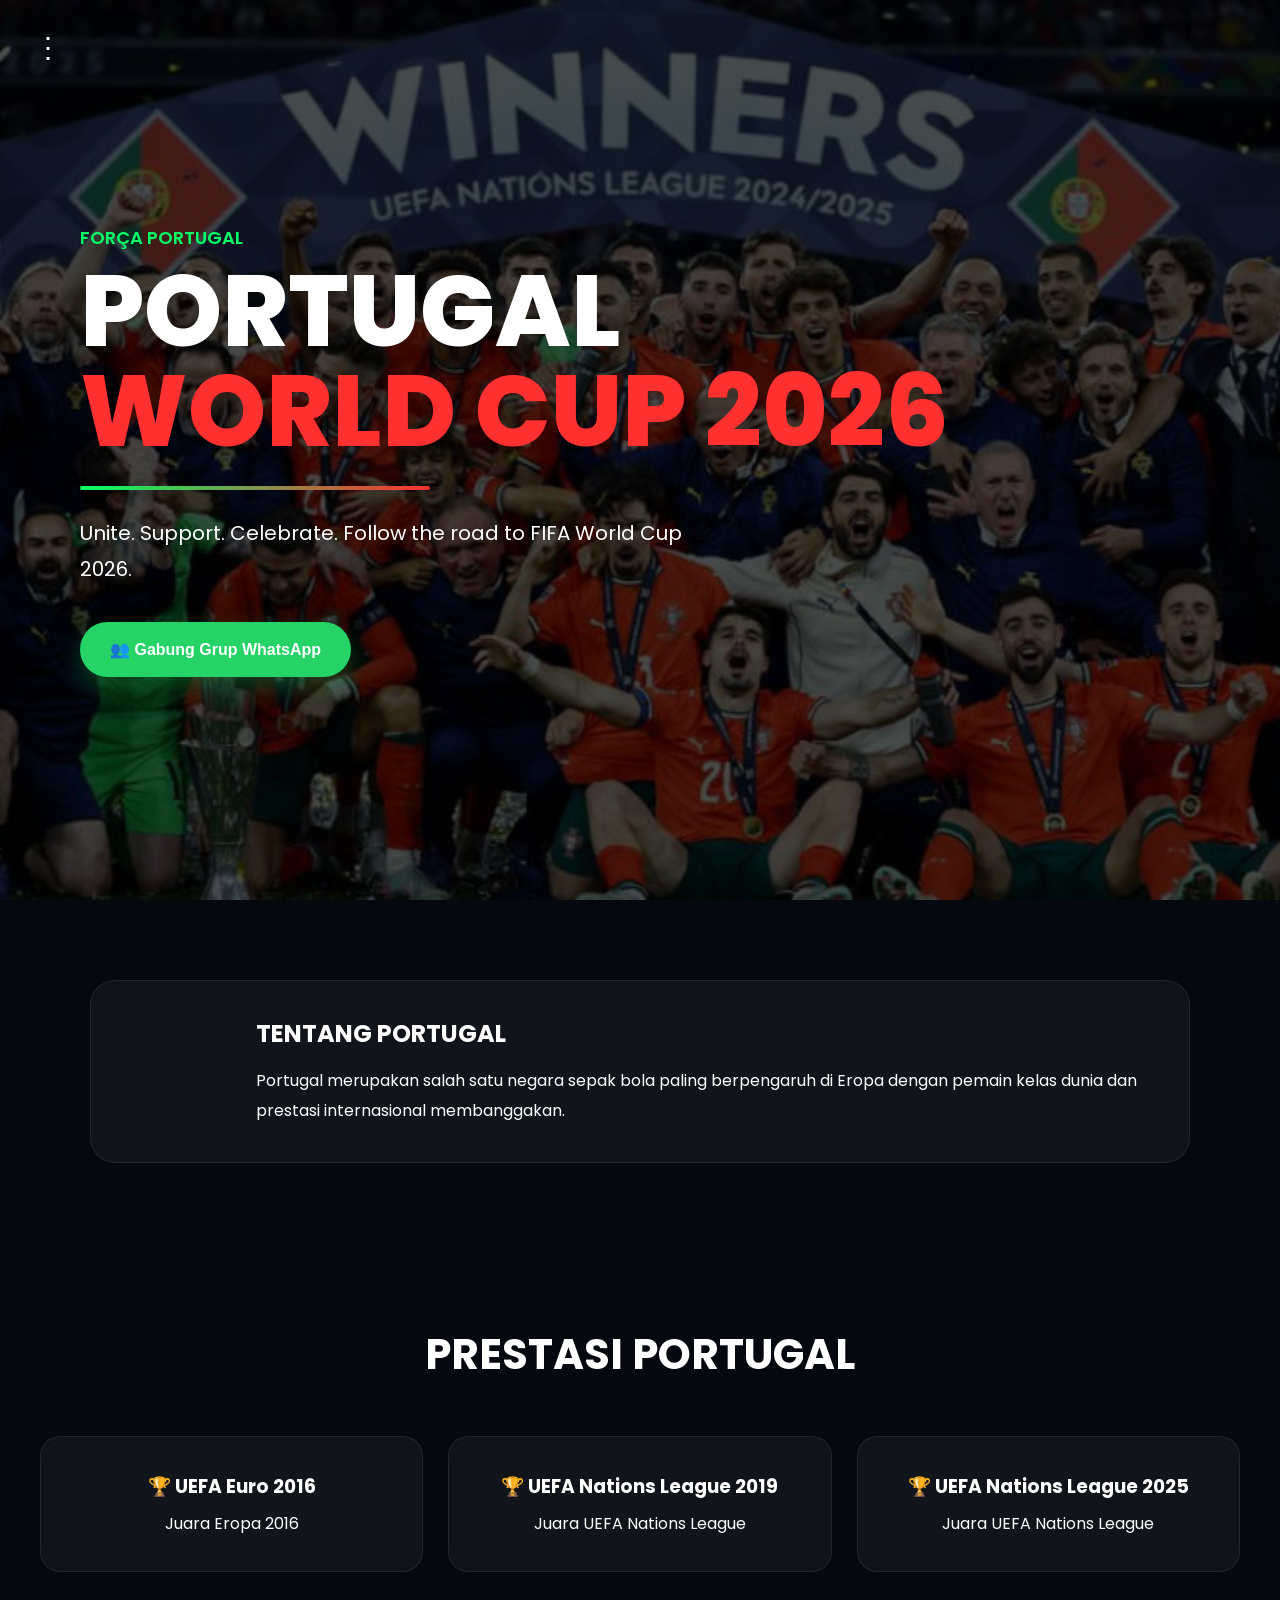
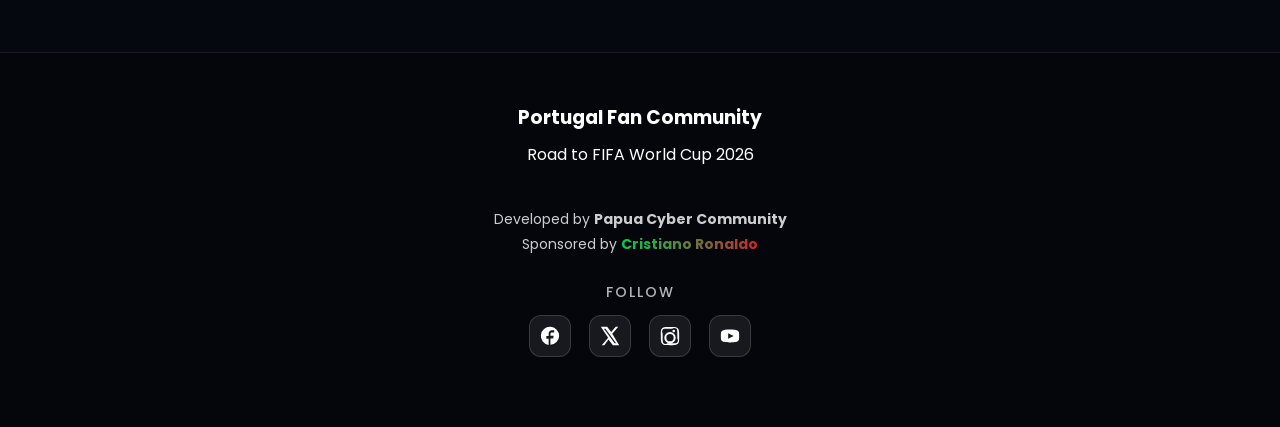
==== commit 57eb4cf8: "Update index.html" ====
--- a/index.html
+++ b/index.html
@@ -39,22 +39,6 @@
             <div class="hero-buttons">
                 <button id="joinMainBtn">👥 Gabung Grup WhatsApp</button>
             </div>
-        </div>
-    </section>
-
-    <!-- HOME - MATCH KECIL RATA KIRI -->
-    <section class="section" id="next-match">
-        <h2 class="section-title">PERTANDINGAN AKAN DATANG</h2>
-        <div class="match-card-small">
-            <div class="match-league-small">Round of 32 • Knockout Stage</div>
-            <div class="match-date-small">Jumat, 03 Juli 2026 • 06:00 WIB • 07:00 WITA • 08:00 WIT</div>
-            <div class="match-teams-small">
-                <span class="team-name">Portugal</span>
-                <span class="vs-small">vs</span>
-                <span class="team-name">Croatia</span>
-            </div>
-            <div class="venue-small">BMO Field, Toronto, Canada</div>
-            <button class="match-live-btn-small" data-link="">Tonton Live Match</button>
         </div>
     </section>
 
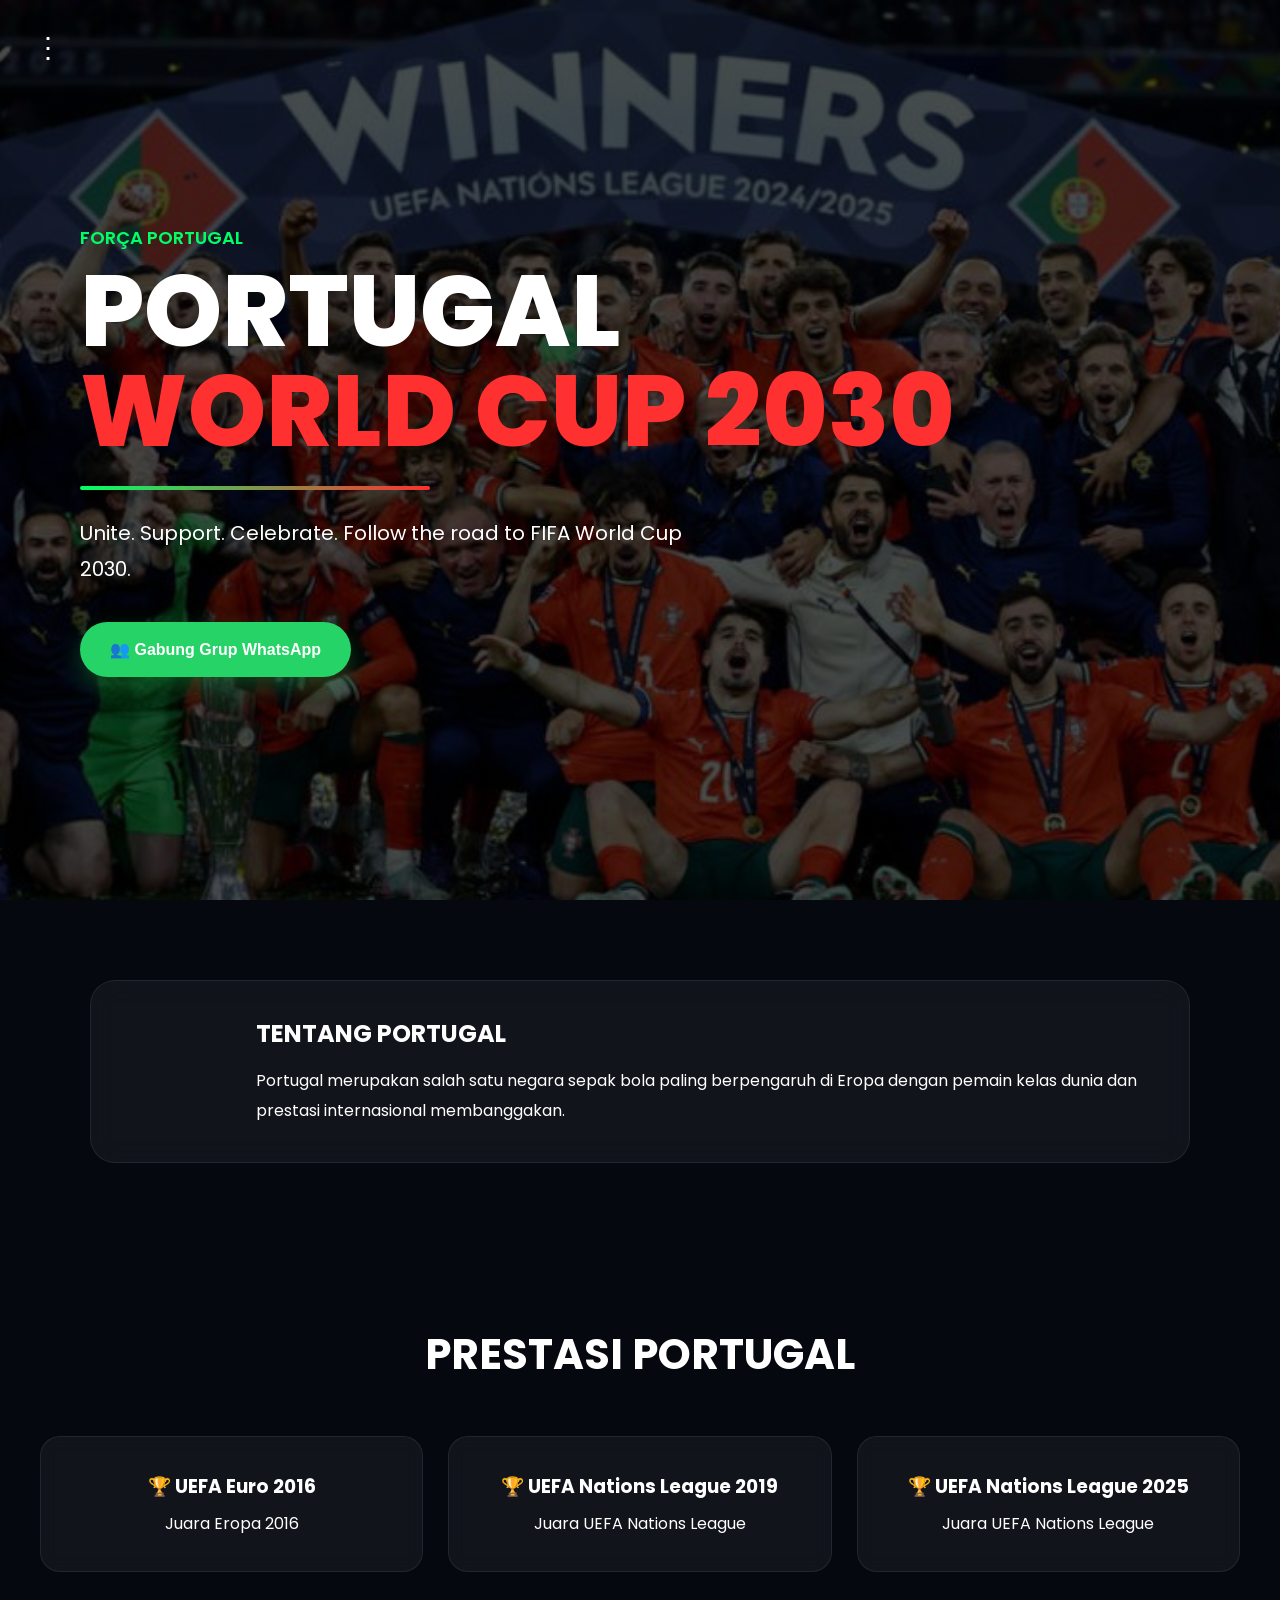
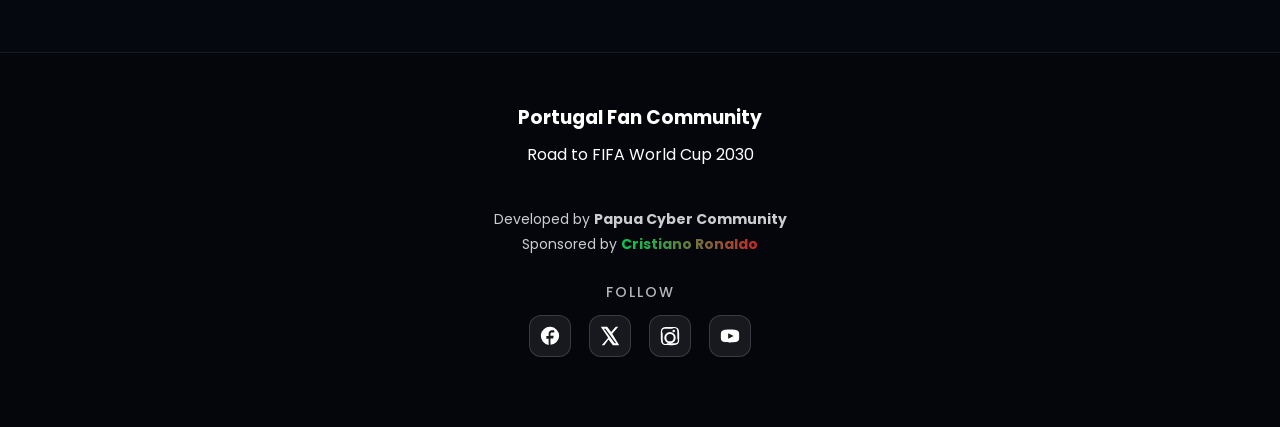
==== commit 2540a15f: "Update index.html" ====
--- a/index.html
+++ b/index.html
@@ -4,7 +4,7 @@
 <head>
     <meta charset="UTF-8">
     <meta name="viewport" content="width=device-width, initial-scale=1.0">
-    <title>Portugal World Cup 2026</title>
+    <title>Portugal World Cup 2030</title>
     <link rel="stylesheet" href="style.css">
     <link href="https://fonts.googleapis.com/css2?family=Poppins:wght@300;400;500;600;700;800&display=swap" rel="stylesheet">
 </head>
@@ -22,8 +22,8 @@
     <!-- ABOUT MODAL -->
     <div id="aboutModal" class="modal">
         <div class="modal-content">
-            <h2>Portugal World Cup 2026</h2>
-            <p>Website komunitas penggemar Tim Nasional Portugal untuk FIFA World Cup 2026.</p>
+            <h2>Portugal World Cup 2030</h2>
+            <p>Website komunitas penggemar Tim Nasional Portugal untuk FIFA World Cup 2030.</p>
             <button id="closeModal">Tutup</button>
         </div>
     </div>
@@ -32,9 +32,9 @@
     <section class="hero">
         <div class="hero-content">
             <small>FORÇA PORTUGAL</small>
-            <h1>PORTUGAL <span>WORLD CUP 2026</span></h1>
+            <h1>PORTUGAL <span>WORLD CUP 2030</span></h1>
             <div class="divider"></div>
-            <p>Unite. Support. Celebrate. Follow the road to FIFA World Cup 2026.</p>
+            <p>Unite. Support. Celebrate. Follow the road to FIFA World Cup 2030.</p>
 
             <div class="hero-buttons">
                 <button id="joinMainBtn">👥 Gabung Grup WhatsApp</button>
@@ -75,7 +75,7 @@
     <!-- FOOTER -->
     <footer>
         <h3>Portugal Fan Community</h3>
-        <p>Road to FIFA World Cup 2026</p>
+        <p>Road to FIFA World Cup 2030</p>
         <br>
         <div class="footer-credit">
             Developed by <strong>Papua Cyber Community</strong><br>
